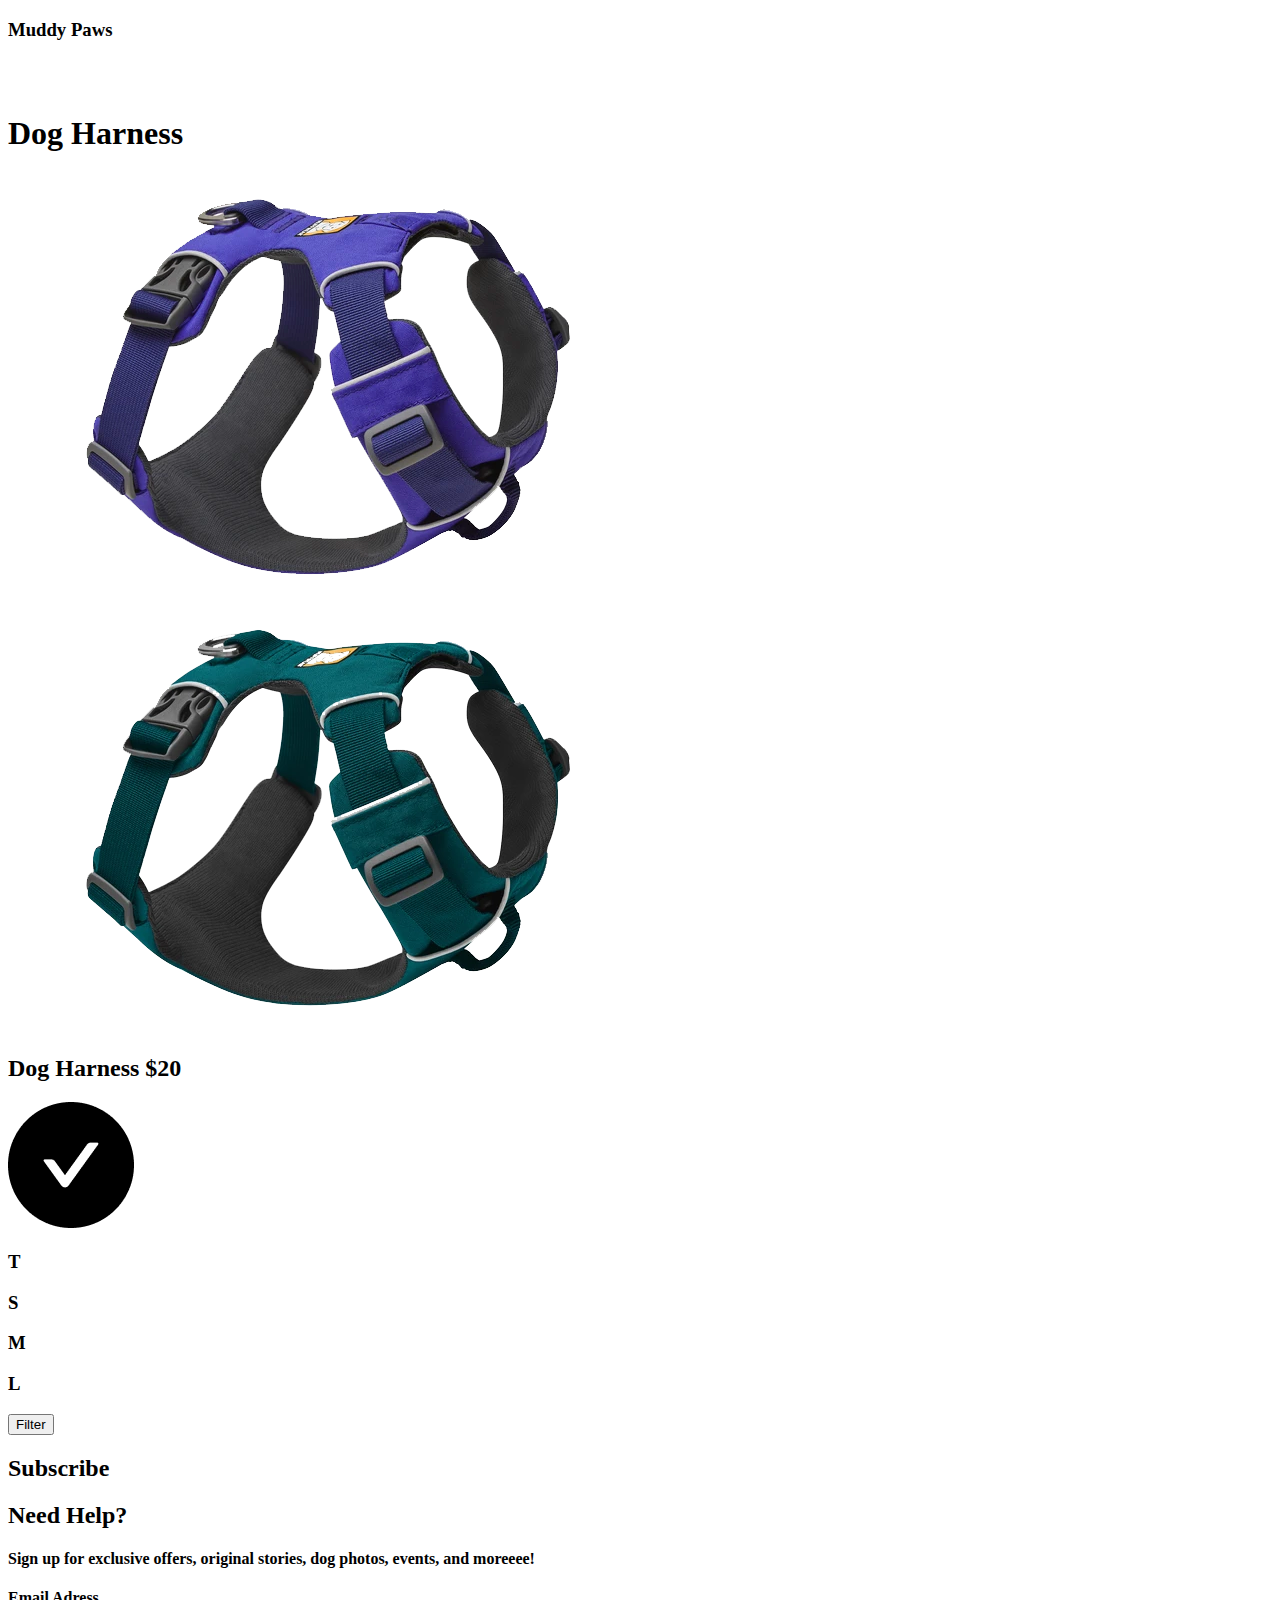
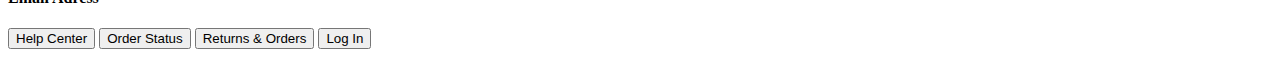
==== product-specific.html @ bc3e8c66 "initalizing" ====
<!DOCTYPE html>
<html lang="en">
<head>
    <meta charset="UTF-8">
    <meta name="viewport" content="width=device-width, initial-scale=1.0">
    <title>Document</title>
    <!-- <link rel = "stylesheet" href = "css/main.css"> -->
</head>
<body>
    <section id = "hero">
        <!-- the nav bar -->
        <nav>
            <div class = "logo">
                <h3>Muddy Paws</h3>
            </div>
            <div class = "icon-bar">
                <img src="img/search.png" alt="Search" width="30" height="30" id = "iconsearch">
                <img src="img/bag.png" alt="Bag" width="30" height="30">
                <img src="img/fave.png" alt="Heart" width="30" height="30" id = "iconheart">
            </div>
        </nav>
    </section>
    <section>
        <h1>Dog Harness</h1>
        <div>
            
            <img src="img/blue-harness-1@1x.png" alt="Green">
            <img src="img/green-harness-1@1x.png" alt="Red">
        </div>
        <h2>Dog Harness $20</h2>
        <div id = "square1"></div>
        <div id = "square2">
            <img src="img/vector-27@2x.png" alt="Check mark">
        </div>
        <div id = "square3"></div>

        <div class="dot">
            <h3>T</h3>
        </div>

        <div class="dot2">
            <h3>S</h3>
        </div>

        <div class="dot3">
            <h3>M</h3>
        </div>

        <div class="dot3">
            <h3>L</h3>
        </div>
        <button class = "Add to Bag">Filter</button>

    </section>
    <section class = "bottom-nav">
        <div>
            <h2 class = "Subscribe">Subscribe</h2>
            <h2 class = "need-help">Need Help?</h2>

            <h4 class = "signup-text">
                Sign up for exclusive offers, original 
                stories, dog photos, events, and
                moreeee!
            </h4>
            <h4 class = "email-input">
                Email Adress
            </h4>
            <div class = "line-thing"></div>
            <button class = "Help-Center">Help Center</button>
            <button class = "Order-status">Order Status</button>
            <button class = "returns">Returns & Orders</button>
            <button class = "log-in">Log In</button>
        </div>
    </section>
</body>
---- css/main.css ----
@import url("https://fonts.googleapis.com/css?family=Ramaraja:400|Helvetica:400,700");

body { 
    margin: 0px; 
    padding: 0px;
}

#iconsearch {
    padding-right:20px;
}

#iconheart {
    padding-left:25px;
}

.logo {
    position: absolute;
    width: 237px;
    height: 71px;
    left: 10%;
    
    font-family: Ramaraja;
    font-style: normal;
    font-weight: normal;
    font-size: 30px;
    
    color: #FFFFFF;
}

.icon-bar {
    top: 40px;
    
    position: absolute;
    right: 10%;
}

#hero{
    margin-left: -5%;
    background-position: center, center;
    background-repeat: no-repeat;
    background-size: cover; 
    z-index: 0;
    width: 110%;
    height: 914px;
    background-image: url(hero.jpg);
    filter: drop-shadow(0px 7px 10px rgba(0, 0, 0, 0.4));  
}

.hero-text {
    position: absolute;
    left: 10%;
    top: 30%;
    color: white;
    width: 550px;

    font-family: Helvetica;
    font-style: normal;
    font-weight: bold;
    font-size: 30px;
    line-height: 50px;
}

.main-button {
    font-family: Helvetica;
    font-style: normal;
    font-weight: bold;
    font-size: 20px;
    line-height: 23px;
    color: #2F3441;

    display: flex;
    flex-direction: row;
    align-items: flex-start;
    text-align: center;

    padding: 16px 0px 0px 33px;

    position: absolute;
    width: 293px;
    height: 55px;

    background: #FFFFFF;
    border-radius: 60px;
}

#arrow {
    position: absolute;
    width: 112px;
    height: 40px;
    left: 850px;
    top: 805px;
}

#secondHeader {
    left: 6%;

    position: absolute;
    /* width: 800px; */
    height: 114px;
    width: 800px;
    top: 1000px;

    font-family: Helvetica;
    font-style: normal;
    font-weight: bold;
    font-size: 35px;
    line-height: 65px;

    color: #000000;
    /* float:left; */
}

.filter-button {

    font-family: Helvetica;
    font-style: normal;
    font-weight: bold;
    font-size: 20px;
    line-height: 23px;
    color: #2F3441;

    display: flex;
    flex-direction: row;
    align-items: flex-start;
    padding: 16px 0px 0px 88px;

    position: absolute;
    width: 225px;
    height: 55px;
    left: 0%;

    border: 4px solid #000000;
    background: #FFFFFF;
    box-sizing: border-box;
    border-radius: 60px;
}

.Slideshow{
    position: absolute;
    width: 203px;
    height: 46px;
    left: 6%;
    top: 1386px;

    font-family: Helvetica;
    font-style: normal;
    font-weight: bold;
    font-size: 40px;
    line-height: 46px;
    /* identical to box height */

    color: #000000;
}

.view-all{
    position: absolute;
    width: 100px;
    height: 23px;
    left: 19%;
    top: 1410px;
    
    font-family: Helvetica;
    font-style: normal;
    font-weight: bold;
    font-size: 20px;
    line-height: 23px;
    /* identical to box height */
    text-decoration-line: underline;
    color: #000000;
    
}

.line-divide{
    position: absolute;
    width: 100%;
    height: 0px;
    left: 6%;
    top: 1470px;
    
    border: 2px solid #000000;    
}

.description{
    position: absolute;
    width: 515px;
    height: 46px;
    left: 6%;
    top: 1486px;

    font-family: Helvetica;
    font-style: normal;
    font-weight: bold;
    font-size: 20px;
    line-height: 23px;

    color: #A2A1A1;
}

#rectangle1{
    position: absolute;
    width: 329px;
    height: 387px;
    left: 108px;
    top: 1600px;

    background: #F5F5F5;
    border-radius: 5px;
}

#rectangle2{
    position: absolute;
    width: 329px;
    height: 387px;
    left: 472px;
    top: 1600px;

    background: #F5F5F5;
    border-radius: 5px;
}

#rectangle3{
    position: absolute;
    width: 329px;
    height: 387px;
    left: 836px;
    top: 1600px;

    background: #F5F5F5;
    border-radius: 5px;
}

#rectangle4{
    position: absolute;
    width: 329px;
    height: 387px;
    left: 1200px;
    top: 1600px;
    
    background: #F5F5F5;
    border-radius: 5px;
}

#rectangle5{
    position: absolute;
    width: 329px;
    height: 387px;
    left: 1567px;
    top: 1600px;
    
    background: #F5F5F5;
    border-radius: 5px;
}

#rect1-text{
    position: absolute;
    width: 155px;
    height: 93px;
    left: 185px;
    top: 1997px;

    font-family: Helvetica;
    font-style: normal;
    font-weight: bold;
    font-size: 20px;
    line-height: 29px;
    text-align: center;

    color: #000000;
}

#rect2-text{
    position: absolute;
    width: 155px;
    height: 93px;
    left: 549px;
    top: 1997px;

    font-family: Helvetica;
    font-style: normal;
    font-weight: bold;
    font-size: 20px;
    line-height: 29px;
    text-align: center;

    color: #000000;
}

#rect3-text{
    position: absolute;
    width: 155px;
    height: 93px;
    left: 913px;
    top: 1997px;

    font-family: Helvetica;
    font-style: normal;
    font-weight: bold;
    font-size: 20px;
    line-height: 29px;
    text-align: center;

    color: #000000;
}

#rect4-text{
    position: absolute;
    width: 155px;
    height: 93px;
    left: 1277px;
    top: 1997px;

    font-family: Helvetica;
    font-style: normal;
    font-weight: bold;
    font-size: 20px;
    line-height: 29px;
    text-align: center;

    color: #000000;
}

#rect5-text{
    position: absolute;
    width: 155px;
    height: 93px;
    left: 1641px;
    top: 1997px;

    font-family: Helvetica;
    font-style: normal;
    font-weight: bold;
    font-size: 20px;
    line-height: 29px;
    text-align: center;

    color: #000000;
}

.SlideshowB1{
    position: absolute;
    width: 210px;
    height: 46px;
    left: 6%;
    top: 2257px;

    font-family: Helvetica;
    font-style: normal;
    font-weight: bold;
    font-size: 40px;
    line-height: 46px;

    color: #000000;
}

.view-b-all{
    position: absolute;
    width: 100px;
    height: 23px;
    left: 19%;
    top: 2281px;

    font-family: Helvetica;
    font-style: normal;
    font-weight: bold;
    font-size: 20px;
    line-height: 23px;

    text-decoration-line: underline;

    color: #000000;
}

.line-b-divide{
    position: absolute;
    width: 100%;
    height: 0px;
    left: 6%;
    top: 2347px;
    
    border: 2px solid #000000;    
}

.description-b{
    position: absolute;
    width: 515px;
    height: 46px;
    left: 6%;
    top: 2357px;

    font-family: Helvetica;
    font-style: normal;
    font-weight: bold;
    font-size: 20px;
    line-height: 23px;

    color: #A2A1A1;
}

#rectangle-b1{
    position: absolute;
    width: 329px;
    height: 387px;
    left: 108px;
    top: 2457px;

    background: #F5F5F5;
    border-radius: 5px;
}

#rectangle-b2{
    position: absolute;
    width: 329px;
    height: 387px;
    left: 472px;
    top: 2457px;
    
    background: #F5F5F5;
    border-radius: 5px;
}

#rectangle-b3{
    position: absolute;
    width: 329px;
    height: 387px;
    left: 836px;
    top: 2457px;
    
    background: #F5F5F5;
    border-radius: 5px;
}

#rectangle-b4{
    position: absolute;
    width: 329px;
    height: 387px;
    left: 1200px;
    top: 2457px;
    
    background: #F5F5F5;
    border-radius: 5px;
}

#rectangle-b5{
    position: absolute;
    width: 329px;
    height: 387px;
    left: 1567px;
    top: 2457px;
    
    background: #F5F5F5;
    border-radius: 5px;
}

#rectb1-text{
    position: absolute;
    width: 165px;
    height: 93px;
    left: 185px;
    top: 2868px;
    
    font-family: Helvetica;
    font-style: normal;
    font-weight: bold;
    font-size: 20px;
    line-height: 29px;
    text-align: center;
    
    color: #000000;
}


#rectb2-text{
    position: absolute;
    width: 165px;
    height: 93px;
    left: 549px;
    top: 2868px;

    font-family: Helvetica;
    font-style: normal;
    font-weight: bold;
    font-size: 20px;
    line-height: 29px;
    text-align: center;

    color: #000000;
}

#rectb3-text{
    position: absolute;
    width: 155px;
    height: 93px;
    left: 913px;
    top: 2868px;

    font-family: Helvetica;
    font-style: normal;
    font-weight: bold;
    font-size: 20px;
    line-height: 29px;
    text-align: center;

    color: #000000;
}

#rectb4-text{
    position: absolute;
    width: 155px;
    height: 93px;
    left: 1277px;
    top: 2868px;

    font-family: Helvetica;
    font-style: normal;
    font-weight: bold;
    font-size: 20px;
    line-height: 29px;
    text-align: center;

    color: #000000;
}

#rectb5-text{
    position: absolute;
    width: 155px;
    height: 93px;
    left: 1641px;
    top: 2868px;

    font-family: Helvetica;
    font-style: normal;
    font-weight: bold;
    font-size: 20px;
    line-height: 29px;
    text-align: center;

    color: #000000;
}

.SlideshowA1{
    position: absolute;
    width: 236px;
    height: 46px;
    left: 6%;
    top: 3140px;

    font-family: Helvetica;
    font-style: normal;
    font-weight: bold;
    font-size: 40px;
    line-height: 46px;
    /* identical to box height */


    color: #000000;
}

.view-a-all{
    position: absolute;
    width: 100px;
    height: 23px;
    left: 20.5%;
    top: 3163px;

    font-family: Helvetica;
    font-style: normal;
    font-weight: bold;
    font-size: 20px;
    line-height: 23px;
    /* identical to box height */

    text-decoration-line: underline;

    color: #000000;
}

.line-a-divide{
    position: absolute;
    width: 1299px;
    height: 0px;
    left: 6%;
    top: 3230px;
    
    border: 2px solid #000000;
}

.description-a{
    position: absolute;
    width: 515px;
    height: 46px;
    left: 6%;
    top: 3240px;

    font-family: Helvetica;
    font-style: normal;
    font-weight: bold;
    font-size: 20px;
    line-height: 23px;

    color: #A2A1A1;
}

#rectangle-a1{
    position: absolute;
    width: 329px;
    height: 387px;
    left: 108px;
    top: 3340px;

    background: #F5F5F5;
    border-radius: 5px;
}

#rectangle-a2{
    position: absolute;
    width: 329px;
    height: 387px;
    left: 472px;
    top: 3340px;
    
    background: #F5F5F5;
    border-radius: 5px;
}

#rectangle-a3{
    position: absolute;
    width: 329px;
    height: 387px;
    left: 836px;
    top: 3340px;
    
    background: #F5F5F5;
    border-radius: 5px;
}

#rectangle-a4{
    position: absolute;
    width: 329px;
    height: 387px;
    left: 1200px;
    top: 3340px;
    
    background: #F5F5F5;
    border-radius: 5px;
}

#rectangle-a5{
    position: absolute;
    width: 329px;
    height: 387px;
    left: 1567px;
    top: 3340px;
    
    background: #F5F5F5;
    border-radius: 5px;
}

#recta1-text{
    position: absolute;
    width: 165px;
    height: 93px;
    left: 185px;
    top: 3751px;
    
    font-family: Helvetica;
    font-style: normal;
    font-weight: bold;
    font-size: 20px;
    line-height: 29px;
    text-align: center;
    
    color: #000000;
}

#recta2-text{
    position: absolute;
    width: 165px;
    height: 93px;
    left: 549px;
    top: 3751px;

    font-family: Helvetica;
    font-style: normal;
    font-weight: bold;
    font-size: 20px;
    line-height: 29px;
    text-align: center;

    color: #000000;
}

#recta3-text{
    position: absolute;
    width: 155px;
    height: 93px;
    left: 913px;
    top: 3751px;

    font-family: Helvetica;
    font-style: normal;
    font-weight: bold;
    font-size: 20px;
    line-height: 29px;
    text-align: center;

    color: #000000;
}

#recta4-text{
    position: absolute;
    width: 155px;
    height: 93px;
    left: 1277px;
    top: 3751px;

    font-family: Helvetica;
    font-style: normal;
    font-weight: bold;
    font-size: 20px;
    line-height: 29px;
    text-align: center;

    color: #000000;
}

#recta5-text{
    position: absolute;
    width: 155px;
    height: 93px;
    left: 1641px;
    top: 3751px;

    font-family: Helvetica;
    font-style: normal;
    font-weight: bold;
    font-size: 20px;
    line-height: 29px;
    text-align: center;

    color: #000000;
}

.bottom-nav{
    position: absolute;
    width: 100%;
    height: 811px;
    left: 0px;
    top: 4166px;

    background: #000000;
}

.Subscribe{
    position: absolute;
    width: 194px;
    height: 46px;
    left: 7%;
    top: 50px;

    font-family: Helvetica;
    font-style: normal;
    font-weight: bold;
    font-size: 40px;
    line-height: 46px;
    /* identical to box height */

    color: #FFFFFF;
}

.signup-text{
    position: absolute;
    width: 450px;
    height: 87px;
    left: 7%;
    top: 150px;

    font-family: Helvetica;
    font-style: normal;
    font-weight: normal;
    font-size: 25px;
    line-height: 33px;

    color: #FFFFFF;
}

.email-input{
    position: absolute;
    width: 139px;
    height: 23px;
    left: 7%;
    top: 350px;

    font-family: Helvetica;
    font-style: normal;
    font-weight: bold;
    font-size: 20px;
    line-height: 23px;
    /* identical to box height */
    color: #A9A9A9;
}

.line-thing{
    position: absolute;
    width: 417.5px;
    height: 0px;
    left: 7%;
    top: 405px;

    border: 1px solid #FFFFFF;
}

.need-help{
    position: absolute;
    width: 221px;
    height: 46px;
    left: 950px;
    top: 50px;
    
    font-family: Helvetica;
    font-style: normal;
    font-weight: bold;
    font-size: 40px;
    line-height: 46px;

    color: #FFFFFF;
}

.Help-Center{
    background-color:black; /* Green */

    display: flex;
    flex-direction: row;
    align-items: flex-start;
    padding: 16px 0px 0px 88px;

    position: absolute;
    width: 289px;
    height: 55px;
    left: 950px;
    top: 180px;

    border: 4px solid #FFFFFF;
    box-sizing: border-box;
    border-radius: 60px;

    font-family: Helvetica;
    font-style: normal;
    font-weight: bold;
    font-size: 20px;
    line-height: 23px;

    color: #FFFFFF;

    flex: none;
    order: 0;
    align-self: center;
    flex-grow: 0;
    margin: 10px 0p
}

.Order-status{
    background-color:black; /* Green */

    display: flex;
    flex-direction: row;
    align-items: flex-start;
    padding: 16px 0px 0px 88px;

    position: absolute;
    width: 289px;
    height: 55px;
    left: 950px;
    top: 250px;

    border: 4px solid #FFFFFF;
    box-sizing: border-box;
    border-radius: 60px;

    font-family: Helvetica;
    font-style: normal;
    font-weight: bold;
    font-size: 20px;
    line-height: 23px;

    color: #FFFFFF;

    flex: none;
    order: 0;
    align-self: center;
    flex-grow: 0;
    margin: 10px 0p
}

.returns{
    background-color:black; /* Green */

    display: flex;
    flex-direction: row;
    align-items: flex-start;
    padding: 16px 0px 0px 88px;

    position: absolute;
    width: 351px;
    height: 55px;
    left: 950px;
    top: 320px;

    border: 4px solid #FFFFFF;
    box-sizing: border-box;
    border-radius: 60px;

    font-family: Helvetica;
    font-style: normal;
    font-weight: bold;
    font-size: 20px;
    line-height: 23px;

    color: #FFFFFF;

    flex: none;
    order: 0;
    align-self: center;
    flex-grow: 0;
    margin: 10px 0p
}

.Order-status{
    background-color:black; /* Green */

    display: flex;
    flex-direction: row;
    align-items: flex-start;
    padding: 16px 0px 0px 88px;

    position: absolute;
    width: 289px;
    height: 55px;
    left: 950px;
    top: 250px;

    border: 4px solid #FFFFFF;
    box-sizing: border-box;
    border-radius: 60px;

    font-family: Helvetica;
    font-style: normal;
    font-weight: bold;
    font-size: 20px;
    line-height: 23px;

    color: #FFFFFF;

    flex: none;
    order: 0;
    align-self: center;
    flex-grow: 0;
    margin: 10px 0p
}

.log-in{
    background-color:black; /* Green */

    display: flex;
    flex-direction: row;
    align-items: flex-start;
    padding: 16px 0px 0px 88px;

    position: absolute;
    width: 231px;
    height: 55px;
    left: 950px;
    top: 390px;

    border: 4px solid #FFFFFF;
    box-sizing: border-box;
    border-radius: 60px;

    font-family: Helvetica;
    font-style: normal;
    font-weight: bold;
    font-size: 20px;
    line-height: 23px;

    color: #FFFFFF;

    flex: none;
    order: 0;
    align-self: center;
    flex-grow: 0;
    margin: 10px 0p
}
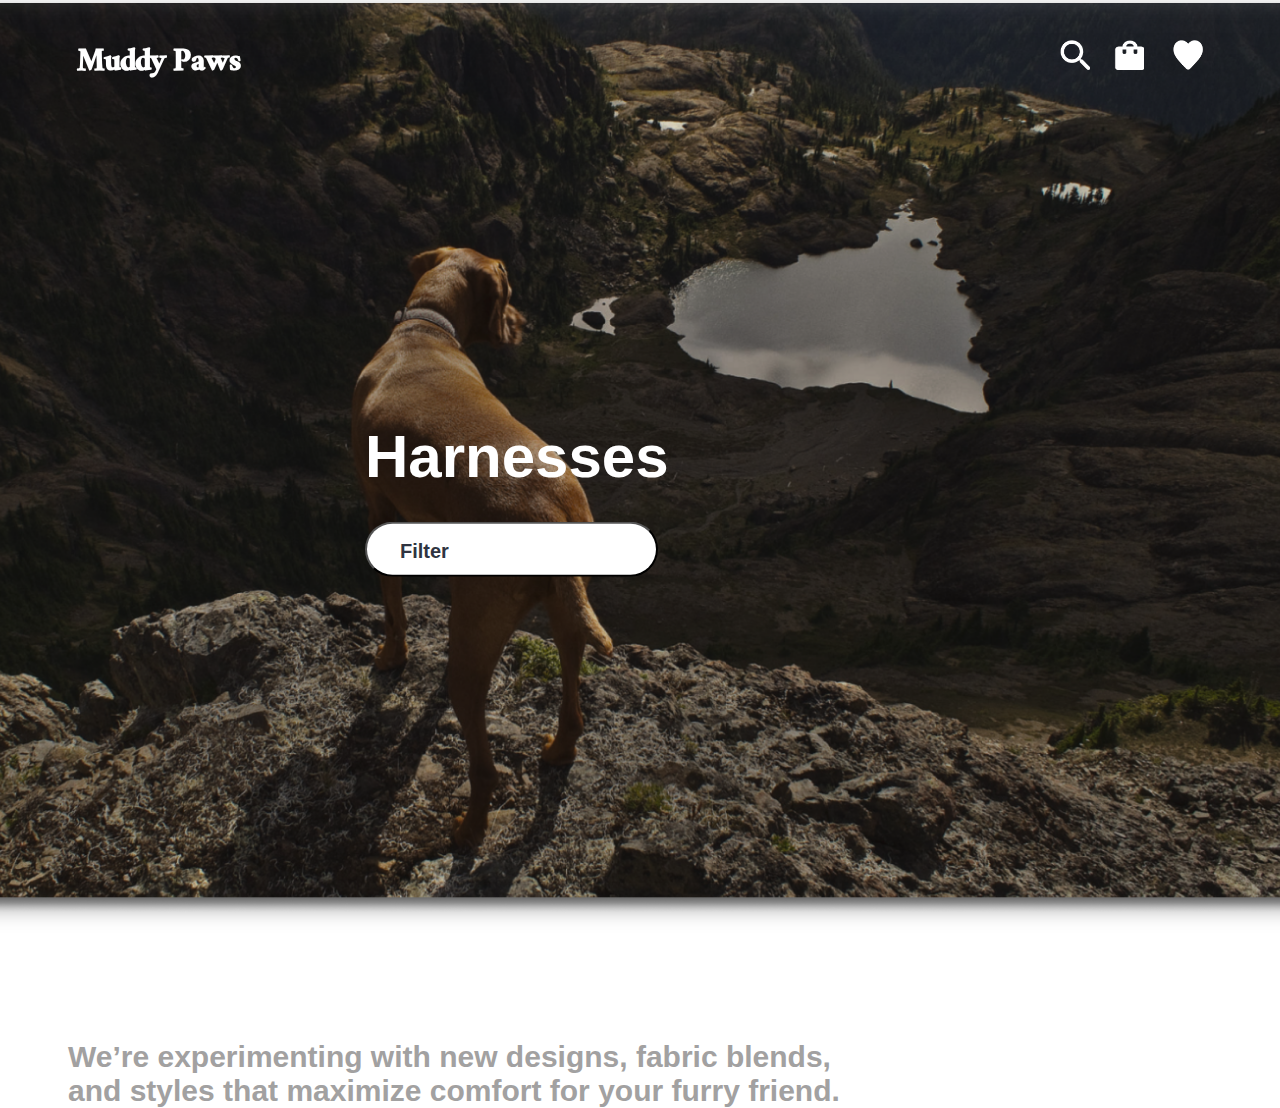
==== commit b42ff0dd: "t" ====
--- a/product-specific.html
+++ b/product-specific.html
@@ -3,8 +3,8 @@
 <head>
     <meta charset="UTF-8">
     <meta name="viewport" content="width=device-width, initial-scale=1.0">
+    <link rel = "stylesheet" href = "css/product_specific.css">
     <title>Document</title>
-    <!-- <link rel = "stylesheet" href = "css/main.css"> -->
 </head>
 <body>
     <section id = "hero">
@@ -19,57 +19,16 @@
                 <img src="img/fave.png" alt="Heart" width="30" height="30" id = "iconheart">
             </div>
         </nav>
-    </section>
-    <section>
-        <h1>Dog Harness</h1>
-        <div>
-            
-            <img src="img/blue-harness-1@1x.png" alt="Green">
-            <img src="img/green-harness-1@1x.png" alt="Red">
-        </div>
-        <h2>Dog Harness $20</h2>
-        <div id = "square1"></div>
-        <div id = "square2">
-            <img src="img/vector-27@2x.png" alt="Check mark">
-        </div>
-        <div id = "square3"></div>
-
-        <div class="dot">
-            <h3>T</h3>
-        </div>
-
-        <div class="dot2">
-            <h3>S</h3>
-        </div>
-
-        <div class="dot3">
-            <h3>M</h3>
-        </div>
-
-        <div class="dot3">
-            <h3>L</h3>
-        </div>
-        <button class = "Add to Bag">Filter</button>
-
-    </section>
-    <section class = "bottom-nav">
-        <div>
-            <h2 class = "Subscribe">Subscribe</h2>
-            <h2 class = "need-help">Need Help?</h2>
-
-            <h4 class = "signup-text">
-                Sign up for exclusive offers, original 
-                stories, dog photos, events, and
-                moreeee!
-            </h4>
-            <h4 class = "email-input">
-                Email Adress
-            </h4>
-            <div class = "line-thing"></div>
-            <button class = "Help-Center">Help Center</button>
-            <button class = "Order-status">Order Status</button>
-            <button class = "returns">Returns & Orders</button>
-            <button class = "log-in">Log In</button>
+        <div class="hero-text">
+            <h1>Harnesses</h1>
+            <button class = "main-button">Filter</button>
         </div>
     </section>
+
+    <section>
+        <h4 class = "description">We’re experimenting with new designs, fabric blends,
+            and styles that maximize comfort for your furry friend.</h4>
+            
+    </section>
+    
 </body>--- a/css/product_specific.css
+++ b/css/product_specific.css
@@ -0,0 +1,105 @@
+@import url("https://fonts.googleapis.com/css?family=Ramaraja:400|Helvetica:400,700");
+
+body { 
+    margin: 0px; 
+    padding: 0px;
+}
+
+#iconsearch {
+    padding-right:20px;
+}
+
+#iconheart {
+    padding-left:25px;
+}
+
+.logo {
+    position: absolute;
+    width: 237px;
+    height: 71px;
+    left: 10%;
+    
+    font-family: Ramaraja;
+    font-style: normal;
+    font-weight: normal;
+    font-size: 30px;
+    
+    color: #FFFFFF;
+}
+
+.icon-bar {
+    top: 40px;
+    
+    position: absolute;
+    right: 10%;
+}
+
+#hero{
+    margin-left: -5%;
+    background-position: center, center;
+    background-repeat: no-repeat;
+    background-size: cover; 
+    z-index: 0;
+    width: 110%;
+    height: 914px;
+    background-image: url(doglooking.jpg);
+    filter: drop-shadow(0px 7px 10px rgba(0, 0, 0, 0.4));  
+}
+
+.hero-text {
+    /* position: absolute; */
+    left: 10%;
+    top: 30%;
+    color: white;
+    width: 550px;
+
+    font-family: Helvetica;
+    font-style: normal;
+    font-weight: bold;
+    font-size: 30px;
+    line-height: 50px;
+
+    position: fixed;
+  top: 50%;
+  left: 50%;
+  transform: translate(-50%, -50%);
+}
+
+.main-button {
+    font-family: Helvetica;
+    font-style: normal;
+    font-weight: bold;
+    font-size: 20px;
+    line-height: 23px;
+    color: #2F3441;
+
+    display: flex;
+    flex-direction: row;
+    align-items: flex-start;
+    padding: 16px 0px 0px 33px;
+
+    padding: 16px 0px 0px 33px;
+
+    position: absolute;
+    width: 293px;
+    height: 55px;
+
+    background: #FFFFFF;
+    border-radius: 60px;
+}
+
+.description{
+    position: absolute;
+    width: 773px;
+    height: 68px;
+    left: 68px;
+    top: 1000px;
+
+    font-family: Helvetica;
+    font-style: normal;
+    font-weight: bold;
+    font-size: 30px;
+    line-height: 34px;
+
+    color: #A2A1A1;
+}